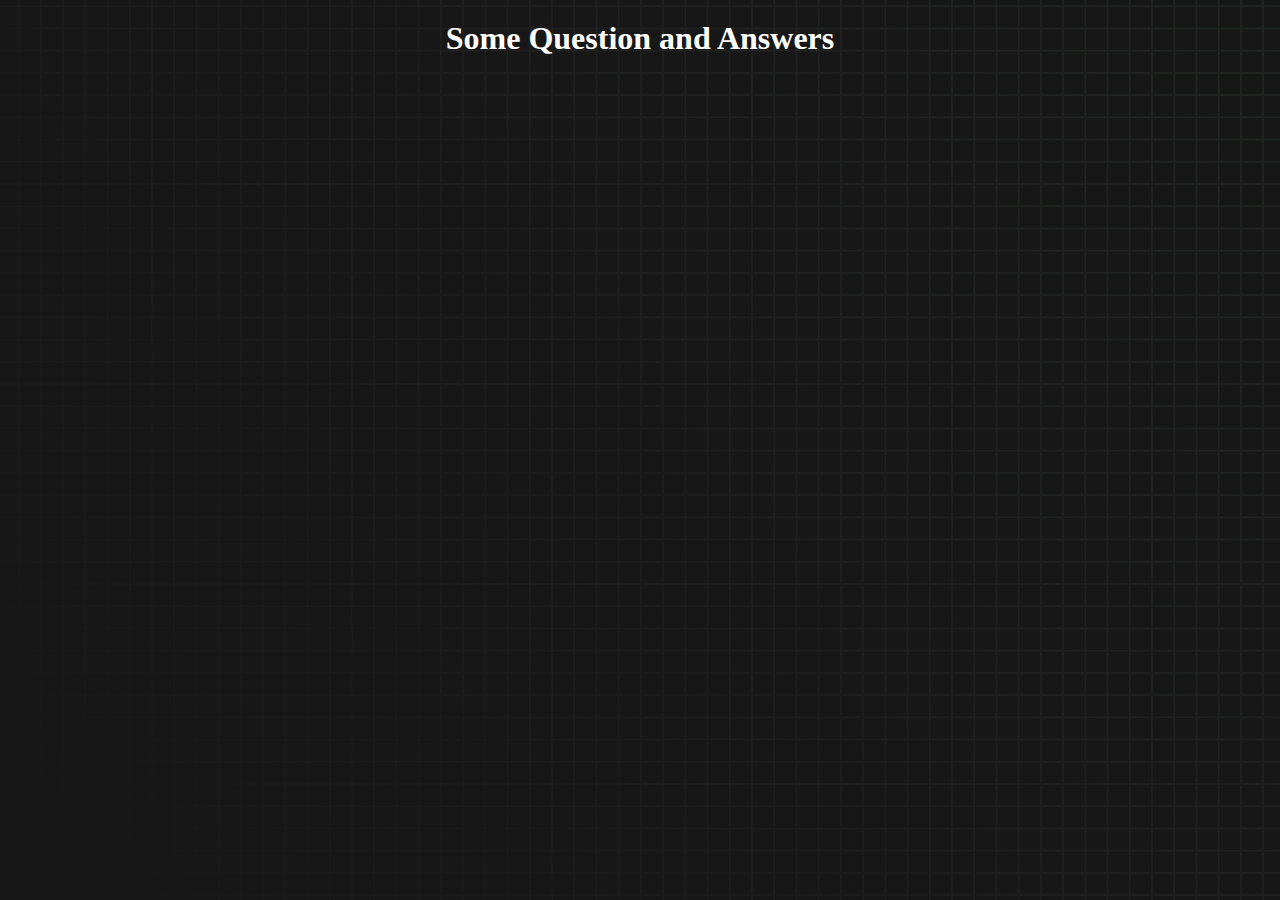
==== blog.html @ cb81ae83 "blog.html added" ====
<!DOCTYPE html>
<html lang="en">

<head>
    <meta charset="UTF-8" />
    <meta http-equiv="X-UA-Compatible" content="IE=edge" />
    <meta name="viewport" content="width=device-width, initial-scale=1.0" />
    <title>Questions</title>
    <link rel="stylesheet" href="styles.css" />

</head>

<body>
    <h1 class="title">Some Question and Answers</h1>


</body>

</html>
---- styles.css ----
* {
  padding: 0;
  margin: 0;
  box-sizing: border-box;
}

body {
  background-image: url("./bg.png");
  background-size: cover;
  background-position: left top;
  font-family: "Zilla Slab", serif;
}

.box-container {
  width: 70%;
  margin: 0 auto;
}

#question {
  height: 100px;
  display: flex;
  align-items: center;
  justify-content: center;
  color: white;
  font-size: 25px;
  border-radius: 15px;
  background: rgb(255, 255, 255);
  background: linear-gradient(92.49deg,
      rgba(255, 255, 255, 0.1) 0.18%,
      rgba(255, 255, 255, 0.05) 99.85%);
  backdrop-filter: blur(5px);
  margin-bottom: 30px;
}

#display {
  height: 100px;
  display: flex;
  flex-wrap: wrap;
  align-items: center;
  padding-left: 5rem;
  color: white;
  font-size: 32px;
  background-color: #171717;
  border: 2px solid #9dffad;
  border-radius: 15px;
}

#countdown {
  position: fixed;
  height: 100vh;
  width: 100vw;
  background-color: rgba(0, 0, 0, 0.8);
  top: 0;
  left: 0;
  display: flex;
  align-items: center;
  justify-content: center;
  font-size: 3rem;
  color: white;
  display: none;
}

#result {
  position: fixed;
  top: 50%;
  left: 50%;
  transform: translate(-50%, -50%);
  height: 250px;
  width: 400px;
  background-color: #171717;
  border-radius: 15px;
  border: 2px solid #9dffad;
  color: white;
  text-align: center;
  padding: 2rem;
}

#show-time {
  text-align: center;
  color: white;
  margin: 10px 0;
}

.green {
  color: #9dffad;
}

.red {
  color: #eb6565;
}

.bold {
  font-weight: 700;
}

.inactive {
  border: 2px solid white !important;
}

.hidden {
  display: none;
}

.title {
  text-align: center;
  color: white;
  margin: 20px 0;
}

.divider-container {
  height: 80px;
  display: flex;
  justify-content: center;
  align-items: center;
  gap: 15px;
  margin: 0 auto;
}

.line {
  height: 2px;
  background: white;
  width: 100%;
}

.title2 {
  color: white;
  display: block;
}

.buttons {
  display: flex;
  justify-content: center;
  margin: 30px 0;
}

button {
  padding: 10px 20px;
  border: none;
  font-size: 16px;
  font-weight: bold;
  width: 300px;
  height: 50px;
  color: white;
  background-color: #171717;
  border-radius: 10px;
  border: 2px solid #9dffad;
  cursor: pointer;
}

#histories {
  display: flex;
  flex-wrap: wrap;
  justify-content: space-around;
}

.card {
  width: 100%;
  height: 100%;
  padding: 50px;
  display: flex;
  justify-content: space-between;
  align-items: center;
  padding: 20px 30px;
  color: white;
  border-radius: 15px;
  background: rgb(255, 255, 255);
  background: linear-gradient(92.49deg,
      rgba(255, 255, 255, 0.1) 0.18%,
      rgba(255, 255, 255, 0.05) 99.85%);
  backdrop-filter: blur(5px);
  margin-bottom: 30px;
}

#modal-background {
  background: rgb(255, 255, 255);
  background: linear-gradient(92.49deg,
      rgba(255, 255, 255, 0.1) 0.18%,
      rgba(255, 255, 255, 0.05) 99.85%);
  backdrop-filter: blur(5px);
  height: 100vh;
  width: 100%;
  position: fixed;
  top: 0;
}

@media only screen and (max-width: 700px) {
  .box-container {
    padding: 0 20px;
    width: 100%;
  }

  .card {
    flex-direction: column;
  }


}

@media only screen and (min-width: 992px) {
  .card {
    flex-direction: column;
  }

  #histories {
    display: grid;
    grid-template-columns: repeat(3, 300px);
    grid-gap: 50px;

  }
}
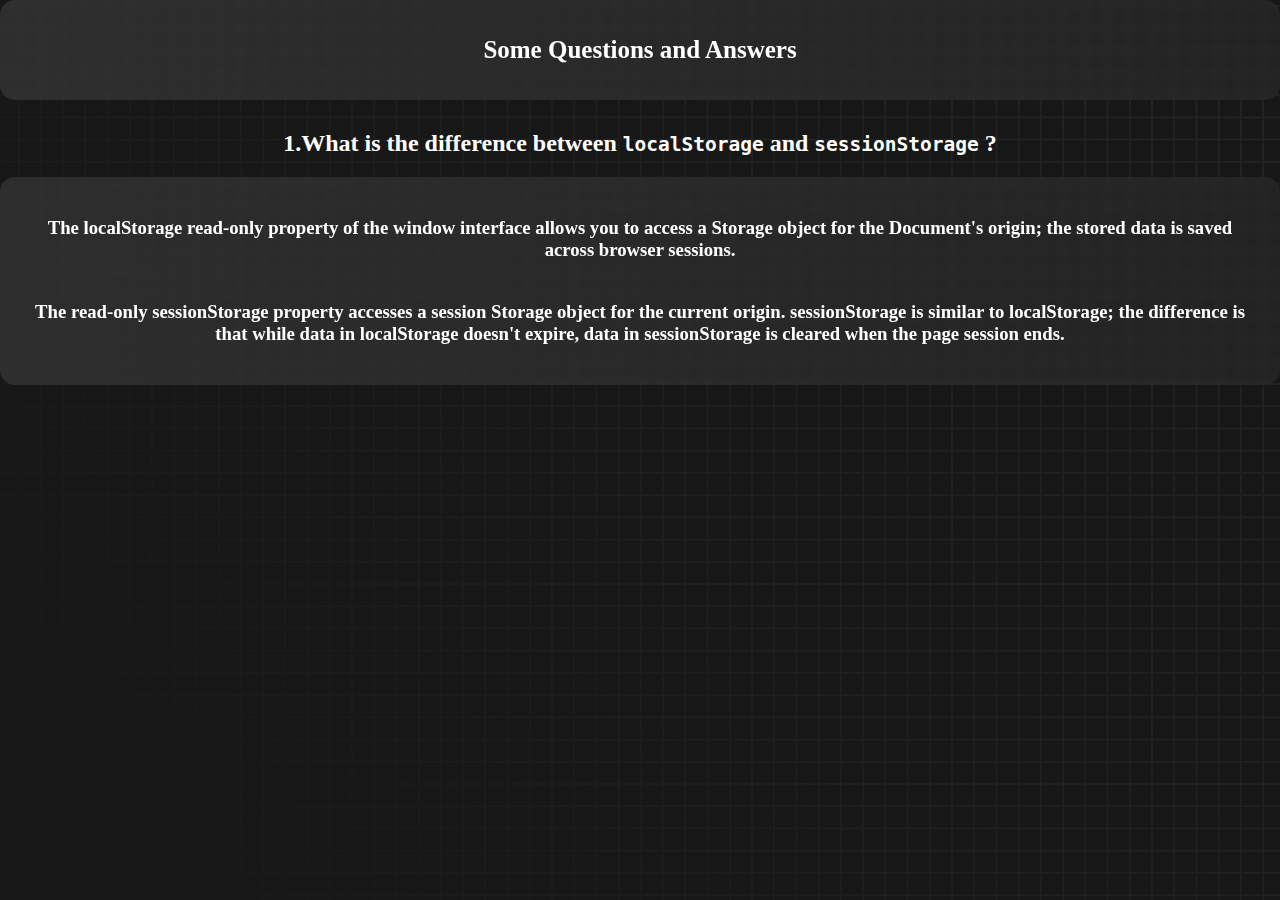
==== commit 3bab78ac: "1st ques added" ====
--- a/blog.html
+++ b/blog.html
@@ -5,13 +5,29 @@
     <meta charset="UTF-8" />
     <meta http-equiv="X-UA-Compatible" content="IE=edge" />
     <meta name="viewport" content="width=device-width, initial-scale=1.0" />
-    <title>Questions</title>
+    <title>Blog HTML</title>
     <link rel="stylesheet" href="styles.css" />
 
 </head>
 
 <body>
-    <h1 class="title">Some Question and Answers</h1>
+    <h1 class="question">Some Questions and Answers</h1>
+    <div>
+        <h2 class="title">1.What is the difference
+            between&nbsp;<code>localStorage</code>&nbsp;and&nbsp;<code>sessionStorage</code>&nbsp;?
+        </h2>
+        <div class="card">
+            <h3 class="title">The localStorage read-only property of the window interface allows you to access a
+                Storage
+                object for the Document's origin; the stored data is saved across browser sessions.</h3>
+            <h3 class="title">The read-only sessionStorage property accesses a session Storage object for the current
+                origin. sessionStorage is similar to localStorage; the difference is that while data in localStorage
+                doesn't
+                expire, data in sessionStorage is cleared when the page session ends.</h3>
+        </div>
+
+
+    </div>
 
 
 </body>
--- a/styles.css
+++ b/styles.css
@@ -16,7 +16,8 @@
   margin: 0 auto;
 }
 
-#question {
+#question,
+.question {
   height: 100px;
   display: flex;
   align-items: center;
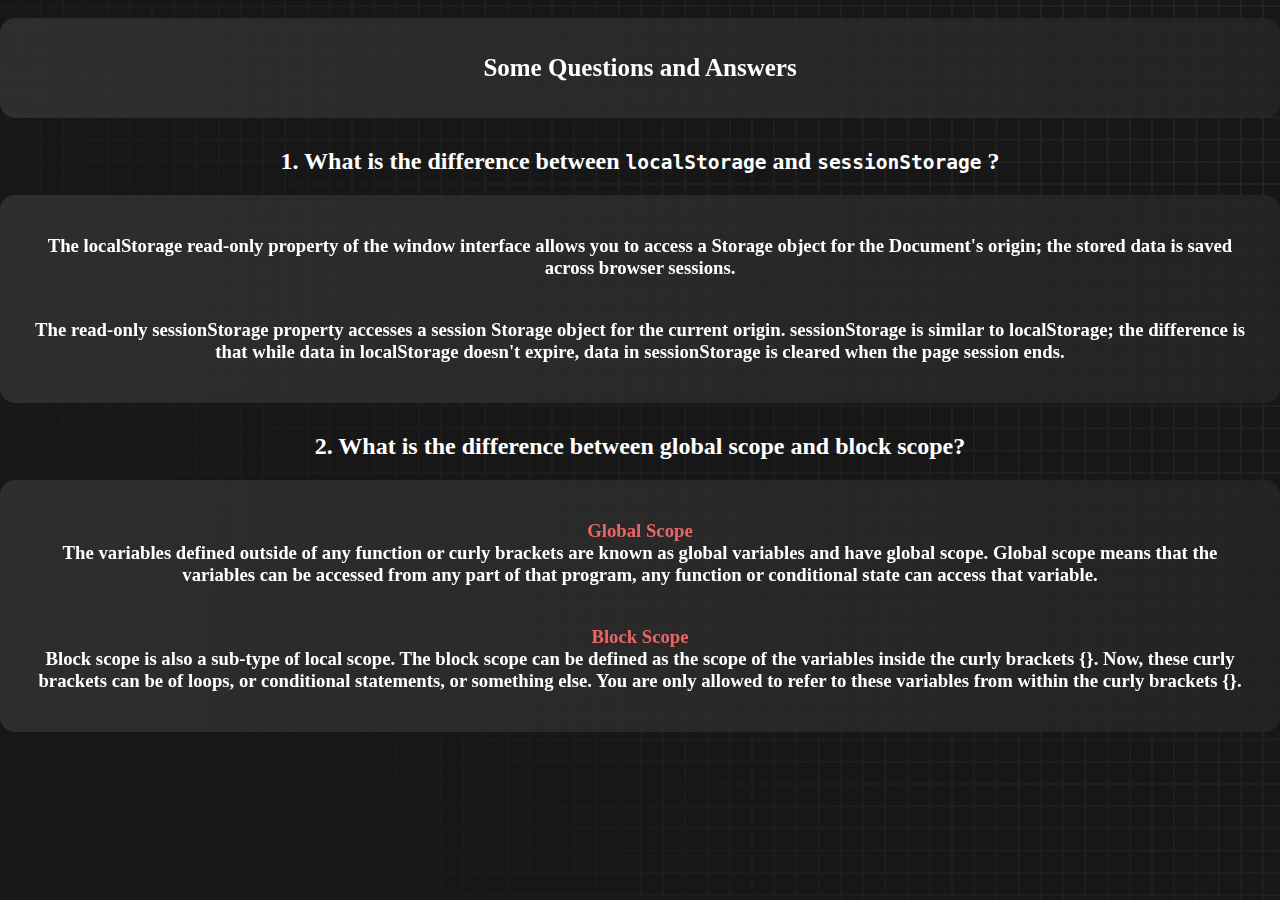
==== commit 54018508: "2nd ques added" ====
--- a/blog.html
+++ b/blog.html
@@ -11,9 +11,10 @@
 </head>
 
 <body>
+    <br>
     <h1 class="question">Some Questions and Answers</h1>
     <div>
-        <h2 class="title">1.What is the difference
+        <h2 class="title">1. What is the difference
             between&nbsp;<code>localStorage</code>&nbsp;and&nbsp;<code>sessionStorage</code>&nbsp;?
         </h2>
         <div class="card">
@@ -28,6 +29,31 @@
 
 
     </div>
+    <div>
+        <h2 class="title">2. What is the difference
+            between global scope and block scope?
+        </h2>
+        <div class="card">
+            <h3 class="title">
+                <span class="red">Global Scope</span>
+                <br>
+                The variables defined outside of any function or curly brackets are known as global variables and have
+                global scope. Global scope means that the variables can be accessed from any part of that program, any
+                function or conditional state can access that variable.
+
+            </h3>
+            <h3 class="title">
+                <span class="red">Block Scope</span>
+                <br>
+                Block scope is also a sub-type of local scope. The block scope can be defined as the scope of the
+                variables inside the curly brackets {}. Now, these curly brackets can be of loops, or conditional
+                statements, or something else. You are only allowed to refer to these variables from within the curly
+                brackets {}.
+            </h3>
+        </div>
+
+
+    </div>
 
 
 </body>
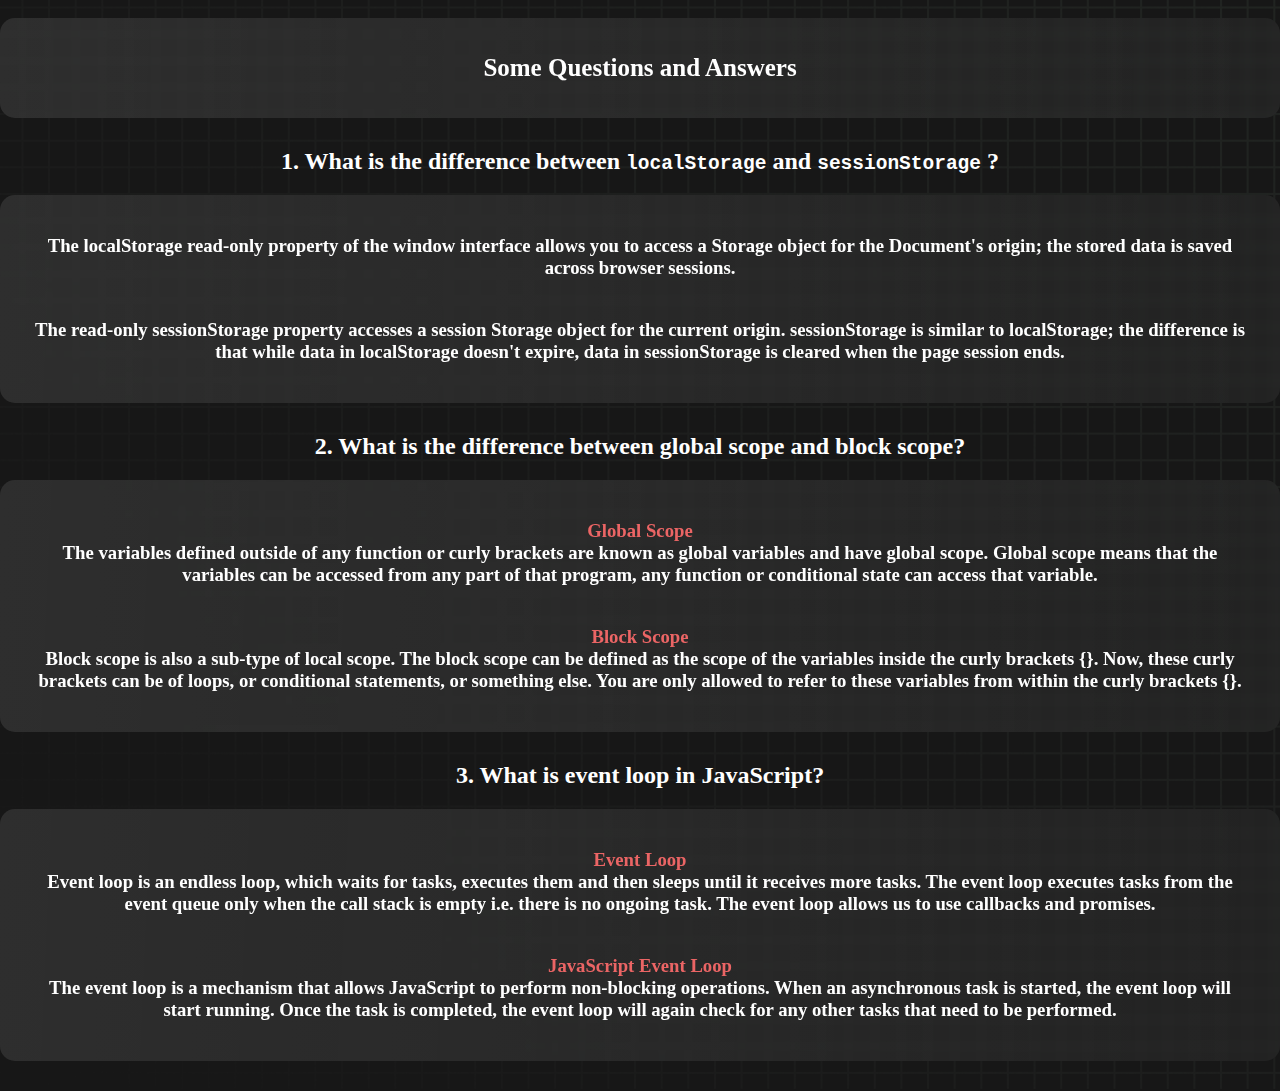
==== commit 1a7f27c8: "3rd question added" ====
--- a/blog.html
+++ b/blog.html
@@ -54,6 +54,29 @@
 
 
     </div>
+    <div>
+        <h2 class="title">3. What is event loop in JavaScript?
+        </h2>
+        <div class="card">
+            <h3 class="title">
+                <span class="red">Event Loop</span>
+                <br>
+                Event loop is an endless loop, which waits for tasks, executes them and then sleeps until it receives
+                more tasks. The event loop executes tasks from the event queue only when the call stack is empty i.e.
+                there is no ongoing task. The event loop allows us to use callbacks and promises.
+
+            </h3>
+            <h3 class="title">
+                <span class="red">JavaScript Event Loop</span>
+                <br>
+                The event loop is a mechanism that allows JavaScript to perform non-blocking operations. When an
+                asynchronous task is started, the event loop will start running. Once the task is completed, the event
+                loop will again check for any other tasks that need to be performed.
+            </h3>
+        </div>
+
+
+    </div>
 
 
 </body>
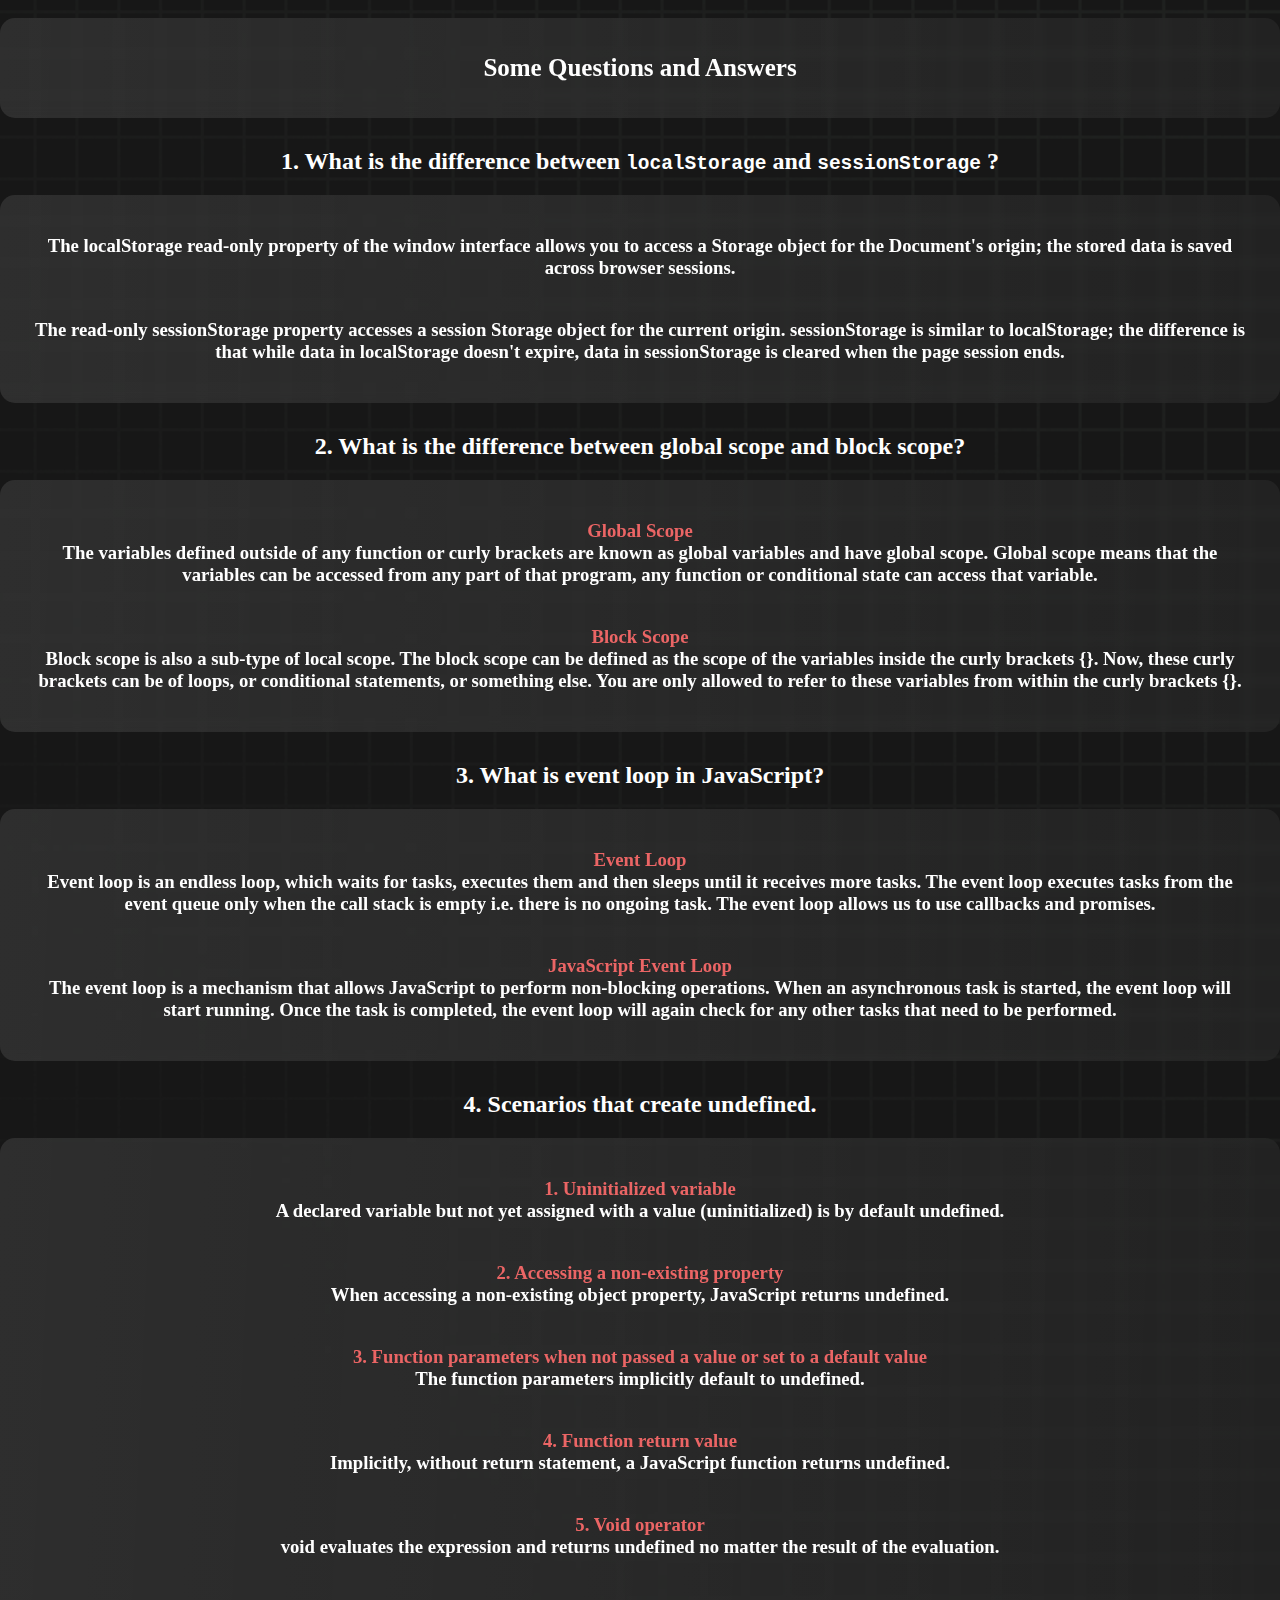
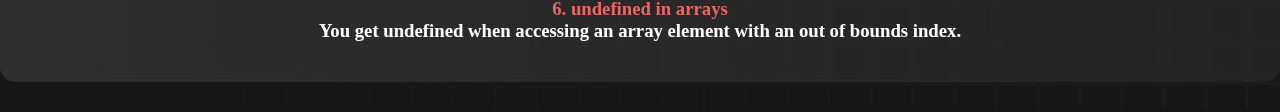
==== commit b2beef5b: "4th question answered" ====
--- a/blog.html
+++ b/blog.html
@@ -77,6 +77,49 @@
 
 
     </div>
+    <div>
+        <h2 class="title">4. Scenarios that create undefined.
+        </h2>
+        <div class="card">
+            <h3 class="title">
+                <span class="red">1. Uninitialized variable</span>
+                <br>
+                A declared variable but not yet assigned with a value (uninitialized) is by default undefined.
+
+            </h3>
+            <h3 class="title">
+                <span class="red">2. Accessing a non-existing property</span>
+                <br>
+                When accessing a non-existing object property, JavaScript returns undefined.
+            </h3>
+            <h3 class="title">
+                <span class="red">3. Function parameters when not passed a value or set to a default value
+                </span>
+                <br>
+                The function parameters implicitly default to undefined.
+            </h3>
+            <h3 class="title">
+                <span class="red">4. Function return value
+                </span>
+                <br>
+                Implicitly, without return statement, a JavaScript function returns undefined.
+            </h3>
+            <h3 class="title">
+                <span class="red">5. Void operator
+                </span>
+                <br>
+                void <expression> evaluates the expression and returns undefined no matter the result of the evaluation.
+            </h3>
+            <h3 class="title">
+                <span class="red">6. undefined in arrays
+                </span>
+                <br>
+                You get undefined when accessing an array element with an out of bounds index.
+            </h3>
+        </div>
+
+
+    </div>
 
 
 </body>
